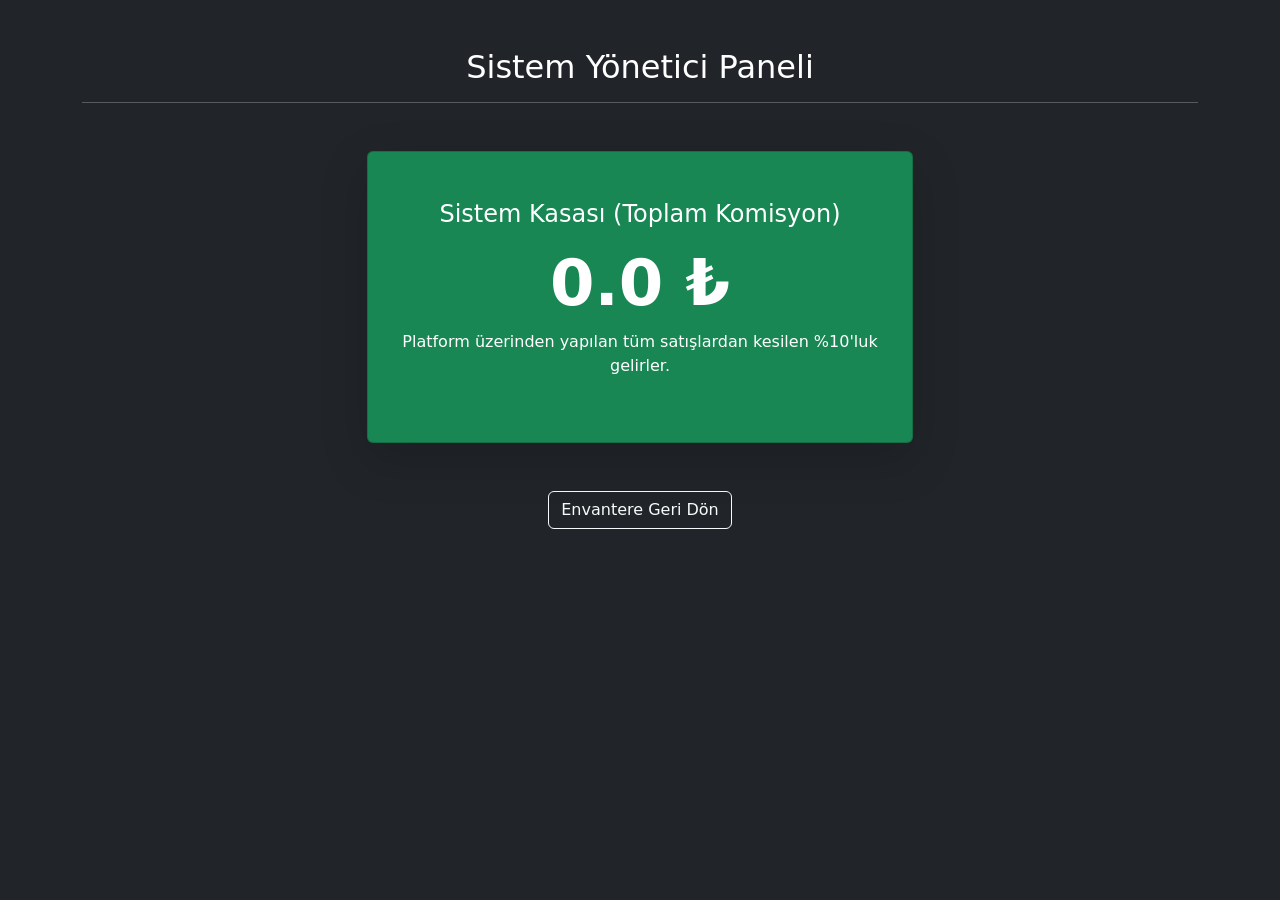
==== src/main/resources/templates/admin-dashboard.html @ 0e2dd88a "ilk yükleme" ====
<!DOCTYPE html>
<html xmlns:th="http://www.thymeleaf.org">
<head>
  <meta charset="UTF-8">
  <title>Admin Paneli</title>
  <link href="https://cdn.jsdelivr.net/npm/bootstrap@5.3.0/dist/css/bootstrap.min.css" rel="stylesheet">
</head>
<body class="bg-dark text-white">
<div class="container mt-5 text-center">
  <h2>Sistem Yönetici Paneli</h2>
  <hr class="border-light">

  <div class="row justify-content-center mt-5">
    <div class="col-md-6">
      <div class="card bg-success text-white shadow-lg">
        <div class="card-body py-5">
          <h4 class="card-title">Sistem Kasası (Toplam Komisyon)</h4>
          <h1 class="display-3 fw-bold mt-3" th:text="${totalCommission} + ' ₺'">0.0 ₺</h1>
          <p class="mt-2">Platform üzerinden yapılan tüm satışlardan kesilen %10'luk gelirler.</p>
        </div>
      </div>
    </div>
  </div>

  <div class="mt-5">
    <a th:href="@{/items}" class="btn btn-outline-light">Envantere Geri Dön</a>
  </div>
</div>
</body>
</html>
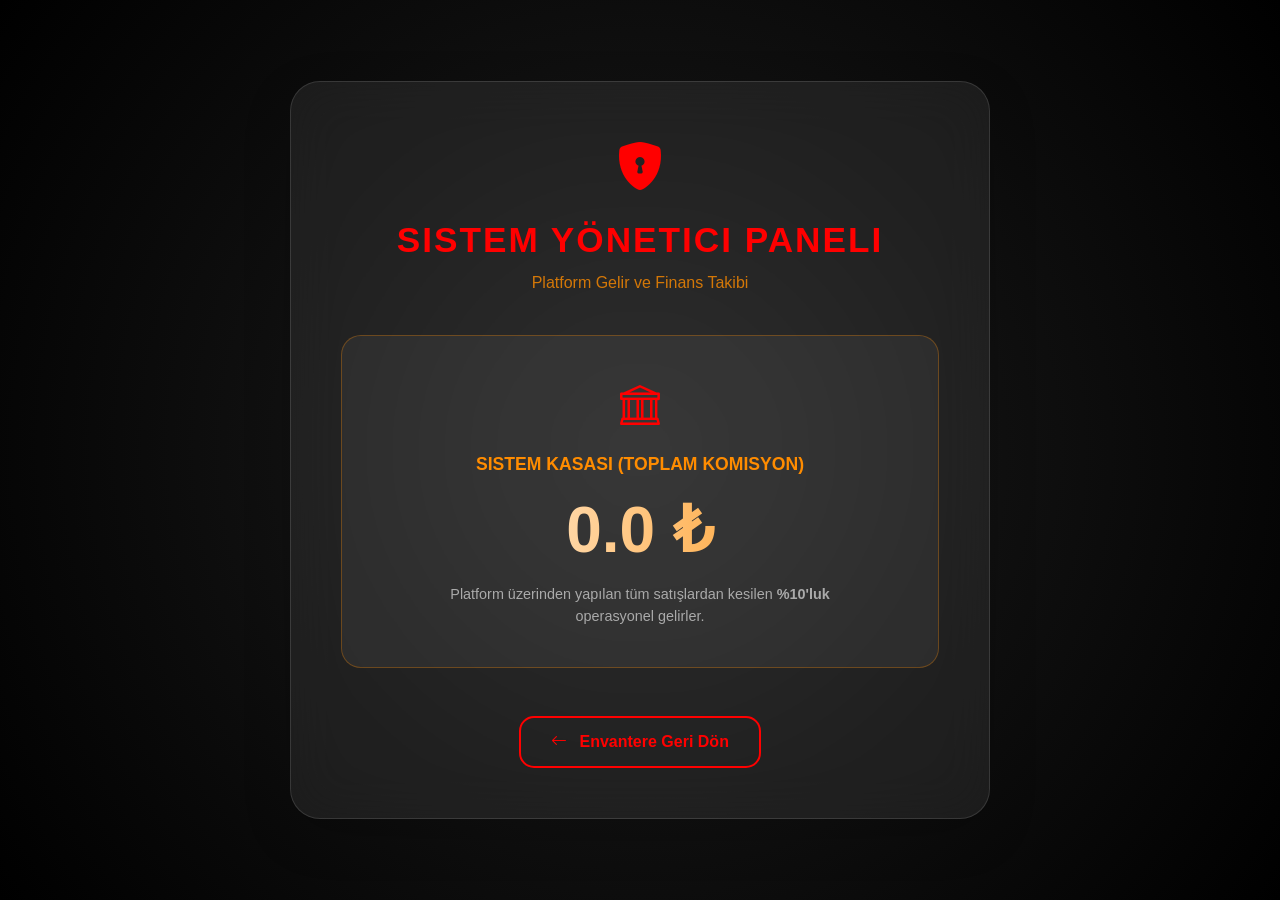
==== commit 9b3dfb72: "Eksikler düzeltildi." ====
--- a/src/main/resources/templates/admin-dashboard.html
+++ b/src/main/resources/templates/admin-dashboard.html
@@ -2,29 +2,140 @@
 <html xmlns:th="http://www.thymeleaf.org">
 <head>
   <meta charset="UTF-8">
-  <title>Admin Paneli</title>
+  <title>Admin Paneli | Koleksiyon Ağı</title>
   <link href="https://cdn.jsdelivr.net/npm/bootstrap@5.3.0/dist/css/bootstrap.min.css" rel="stylesheet">
+  <link rel="stylesheet" href="https://cdn.jsdelivr.net/npm/bootstrap-icons@1.11.0/font/bootstrap-icons.css">
+  <style>
+    body {
+        /* Diğer sayfalarla uyumlu derin radyal degrade */
+        background: radial-gradient(circle at center, #1e1e1e 0%, #000000 100%);
+        font-family: 'Segoe UI', Tahoma, Geneva, Verdana, sans-serif;
+        min-height: 100vh;
+        margin: 0;
+        display: flex;
+        align-items: center;
+        justify-content: center;
+        color: #fff;
+    }
+
+    .admin-card {
+        /* Cam efekti (Glassmorphism) */
+        background: rgba(255, 255, 255, 0.07);
+        backdrop-filter: blur(25px);
+        border-radius: 30px;
+        border: 1px solid rgba(255, 255, 255, 0.12);
+        padding: 50px;
+        width: 100%;
+        max-width: 700px;
+        box-shadow: 0 20px 50px rgba(0, 0, 0, 0.6);
+        text-align: center;
+    }
+
+    .admin-title {
+        font-size: 2.2rem;
+        font-weight: 800;
+        color: #ff0000; /* Tematik Kırmızı */
+        margin-bottom: 10px;
+        text-transform: uppercase;
+        letter-spacing: 2px;
+    }
+
+    .admin-subtitle {
+        color: #ff8c00; /* Tematik Turuncu */
+        font-weight: 300;
+        margin-bottom: 40px;
+        opacity: 0.8;
+    }
+
+    /* Kasa Kartı Tasarımı */
+    .vault-box {
+        background: rgba(255, 255, 255, 0.05);
+        border: 1px solid rgba(255, 140, 0, 0.3);
+        border-radius: 20px;
+        padding: 40px;
+        transition: transform 0.3s ease;
+    }
+
+    .vault-box:hover {
+        transform: translateY(-5px);
+        border-color: #ff0000;
+        background: rgba(255, 0, 0, 0.05);
+    }
+
+    .vault-label {
+        color: #ff8c00;
+        font-size: 1.1rem;
+        font-weight: 600;
+        text-transform: uppercase;
+    }
+
+    .vault-amount {
+        font-size: 4rem;
+        font-weight: 900;
+        background: linear-gradient(to right, #fff, #ff8c00);
+        -webkit-background-clip: text;
+        -webkit-text-fill-color: transparent;
+        margin: 15px 0;
+    }
+
+    .vault-description {
+        color: #aaa;
+        font-size: 0.9rem;
+        max-width: 400px;
+        margin: 0 auto;
+    }
+
+    /* Butonlar */
+    .btn-back {
+        background: transparent;
+        border: 2px solid #ff0000;
+        color: #ff0000;
+        font-weight: 700;
+        border-radius: 15px;
+        padding: 12px 30px;
+        margin-top: 40px;
+        transition: all 0.3s;
+        text-decoration: none;
+        display: inline-block;
+    }
+
+    .btn-back:hover {
+        background: #ff0000;
+        color: white;
+        box-shadow: 0 0 20px rgba(255, 0, 0, 0.4);
+    }
+
+    /* İkonlar için stil */
+    .bi-bank {
+        font-size: 2.5rem;
+        color: #ff0000;
+        margin-bottom: 15px;
+        display: block;
+    }
+  </style>
 </head>
-<body class="bg-dark text-white">
-<div class="container mt-5 text-center">
-  <h2>Sistem Yönetici Paneli</h2>
-  <hr class="border-light">
+<body>
 
-  <div class="row justify-content-center mt-5">
-    <div class="col-md-6">
-      <div class="card bg-success text-white shadow-lg">
-        <div class="card-body py-5">
-          <h4 class="card-title">Sistem Kasası (Toplam Komisyon)</h4>
-          <h1 class="display-3 fw-bold mt-3" th:text="${totalCommission} + ' ₺'">0.0 ₺</h1>
-          <p class="mt-2">Platform üzerinden yapılan tüm satışlardan kesilen %10'luk gelirler.</p>
-        </div>
-      </div>
-    </div>
+<div class="admin-card shadow-lg">
+  <i class="bi bi-shield-lock-fill" style="font-size: 3rem; color: #ff0000; margin-bottom: 15px; display: block;"></i>
+  <h2 class="admin-title">Sistem Yönetici Paneli</h2>
+  <p class="admin-subtitle">Platform Gelir ve Finans Takibi</p>
+
+  <div class="vault-box">
+    <i class="bi bi-bank"></i>
+    <span class="vault-label">Sistem Kasası (Toplam Komisyon)</span>
+    <h1 class="vault-amount" th:text="${totalCommission} + ' ₺'">0.0 ₺</h1>
+    <p class="vault-description">
+      Platform üzerinden yapılan tüm satışlardan kesilen <strong>%10'luk</strong> operasyonel gelirler.
+    </p>
   </div>
 
-  <div class="mt-5">
-    <a th:href="@{/items}" class="btn btn-outline-light">Envantere Geri Dön</a>
+  <div class="mt-2">
+    <a th:href="@{/items}" class="btn-back">
+      <i class="bi bi-arrow-left me-2"></i> Envantere Geri Dön
+    </a>
   </div>
 </div>
+
 </body>
 </html>
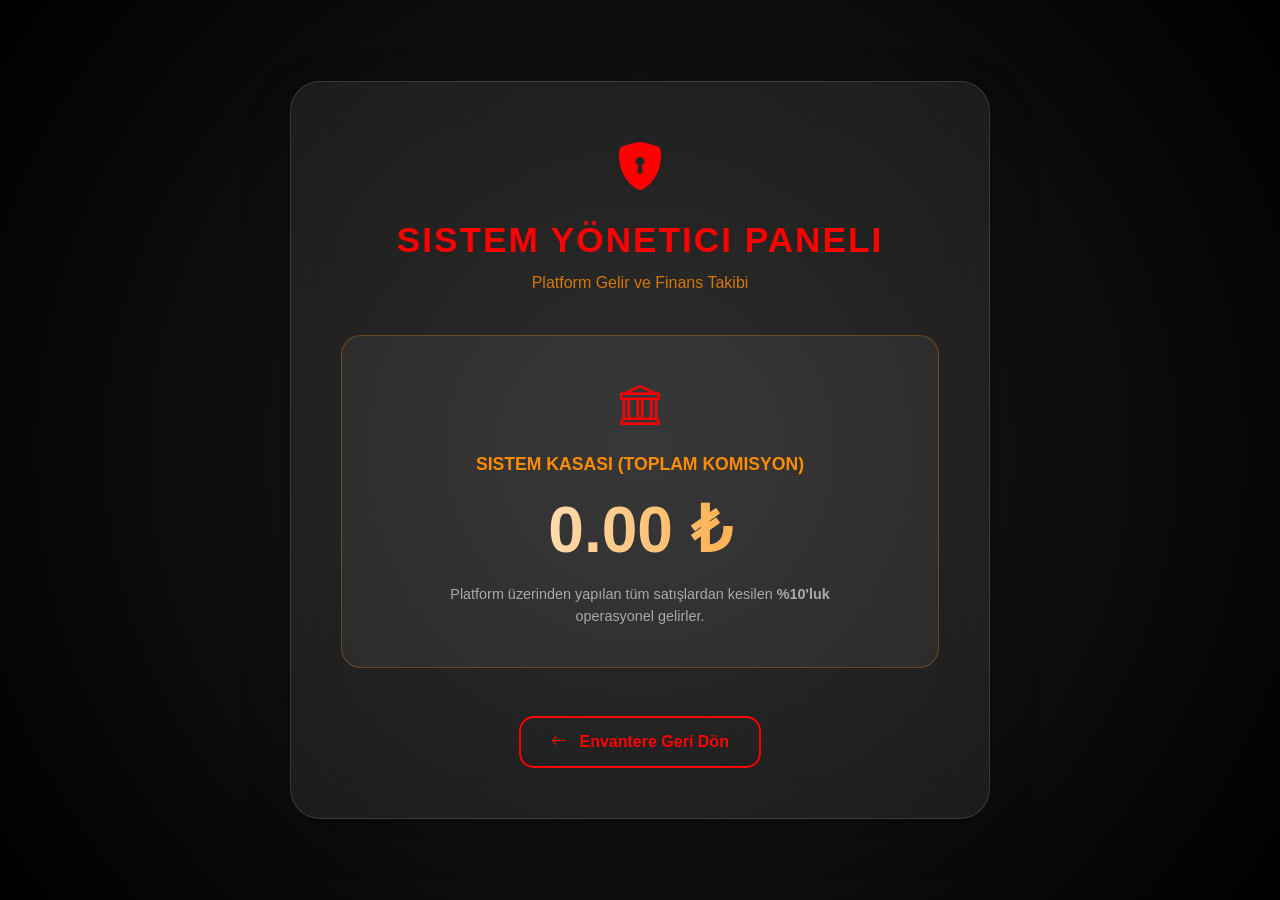
==== commit 5649565e: "ui fixed" ====
--- a/src/main/resources/templates/admin-dashboard.html
+++ b/src/main/resources/templates/admin-dashboard.html
@@ -124,7 +124,10 @@
   <div class="vault-box">
     <i class="bi bi-bank"></i>
     <span class="vault-label">Sistem Kasası (Toplam Komisyon)</span>
-    <h1 class="vault-amount" th:text="${totalCommission} + ' ₺'">0.0 ₺</h1>
+      <h1 class="vault-amount"
+          th:text="${#numbers.formatDecimal(totalCommission != null ? totalCommission : 0, 1, 2)} + ' ₺'">
+          0.00 ₺
+      </h1>
     <p class="vault-description">
       Platform üzerinden yapılan tüm satışlardan kesilen <strong>%10'luk</strong> operasyonel gelirler.
     </p>
